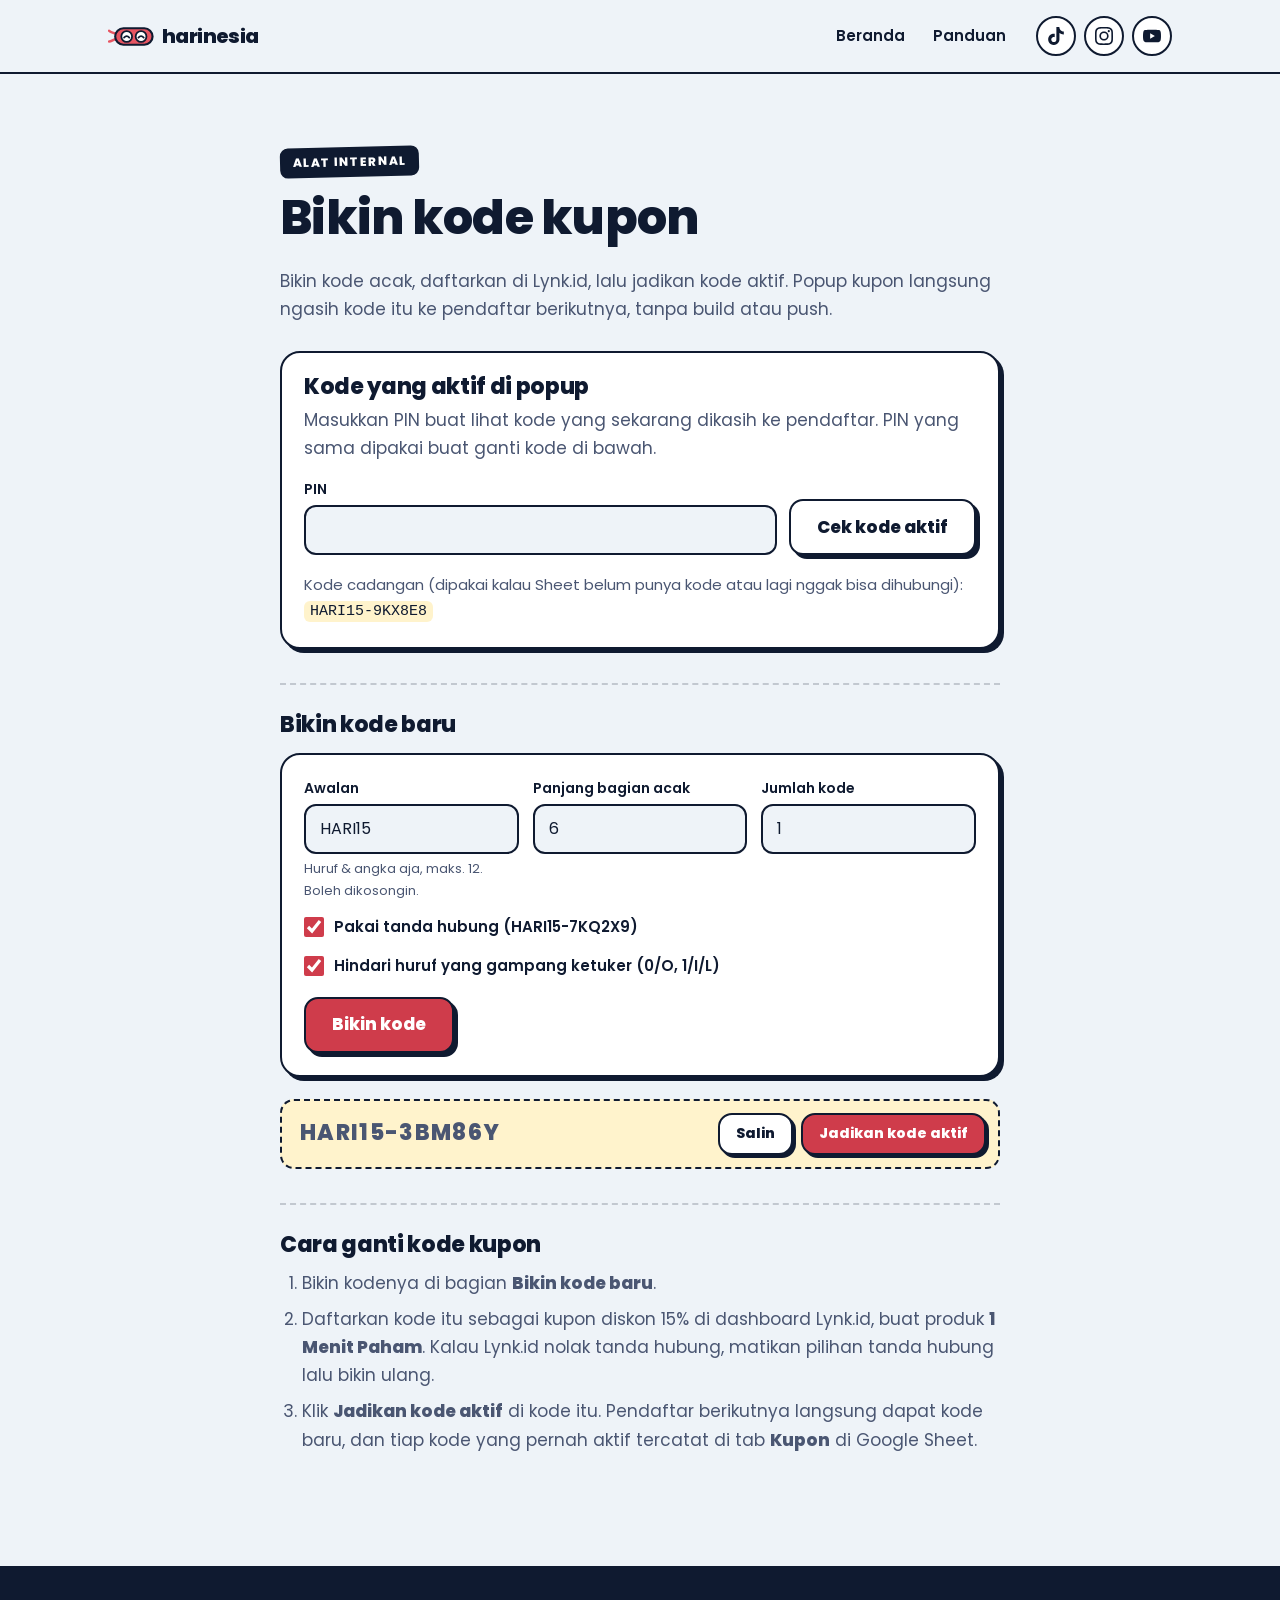
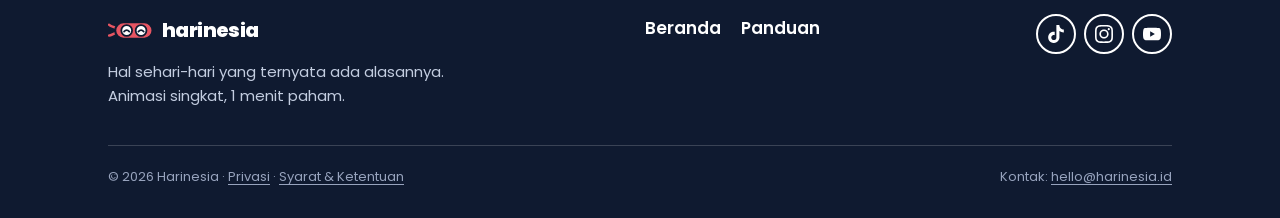
==== buat-kupon/index.html @ 30e39cd5 "Popup kupon 15% di Panduan + halaman ganti kode kupon - Popup kupon di /panduan/: muncul sekali sete" ====
<!doctype html>
<!-- File ini dibuat otomatis oleh build.js dari data/*.json. Edit JSON-nya, jangan file ini. -->
<html lang="id">
<head>
<meta charset="utf-8">
<meta name="viewport" content="width=device-width, initial-scale=1, viewport-fit=cover">
<title>Bikin kode kupon · Harinesia</title>
<meta name="description" content="Alat internal buat bikin kode kupon dan ganti kode yang aktif di popup.">
<meta name="robots" content="noindex, nofollow">
<meta name="theme-color" content="#e75562">
<meta property="og:type" content="website">
<meta property="og:locale" content="id_ID">
<meta property="og:site_name" content="Harinesia">
<meta property="og:title" content="Bikin kode kupon · Harinesia">
<meta property="og:description" content="Alat internal buat bikin kode kupon dan ganti kode yang aktif di popup.">
<meta property="og:image" content="https://harinesia.id/assets/img/og.jpg">
<meta name="twitter:card" content="summary_large_image">
<link rel="canonical" href="https://harinesia.id/buat-kupon/">
<link rel="icon" href="../favicon.svg" type="image/svg+xml">
<link rel="apple-touch-icon" href="../apple-touch-icon.png">
<link rel="preload" href="../assets/fonts/poppins-800.woff2" as="font" type="font/woff2" crossorigin>
<link rel="preload" href="../assets/fonts/poppins-400.woff2" as="font" type="font/woff2" crossorigin>
<link rel="stylesheet" href="../assets/css/style.css">
<script src="../assets/js/main.js" defer></script>
</head>
<body>

<svg width="0" height="0" style="position:absolute" aria-hidden="true" focusable="false">
  <symbol id="i-tiktok" viewBox="0 0 24 24"><path d="M12.525.02c1.31-.02 2.61-.01 3.91-.02.08 1.53.63 3.09 1.75 4.17 1.12 1.11 2.7 1.62 4.24 1.79v4.03c-1.44-.05-2.89-.35-4.2-.97-.57-.26-1.1-.59-1.62-.93-.01 2.92.01 5.84-.02 8.75-.08 1.4-.54 2.79-1.35 3.94-1.31 1.92-3.58 3.17-5.91 3.21-1.43.08-2.86-.31-4.08-1.03-2.02-1.19-3.44-3.37-3.65-5.71-.02-.5-.03-1-.01-1.49.18-1.9 1.12-3.72 2.58-4.96 1.66-1.44 3.98-2.13 6.15-1.72.02 1.48-.04 2.96-.04 4.44-.99-.32-2.15-.23-3.02.37-.63.41-1.11 1.04-1.36 1.75-.21.51-.15 1.07-.14 1.61.24 1.64 1.82 3.02 3.5 2.87 1.12-.01 2.19-.66 2.77-1.61.19-.33.4-.67.41-1.06.1-1.79.06-3.57.07-5.36.01-4.03-.01-8.05.02-12.07z"/></symbol>
  <symbol id="i-instagram" viewBox="0 0 24 24"><path d="M7.0301.084c-1.2768.0602-2.1487.264-2.911.5634-.7888.3075-1.4575.72-2.1228 1.3877-.6652.6677-1.075 1.3368-1.3802 2.127-.2954.7638-.4956 1.6365-.552 2.914-.0564 1.2775-.0689 1.6882-.0626 4.947.0062 3.2586.0206 3.6671.0825 4.9473.061 1.2765.264 2.1482.5635 2.9107.308.7889.72 1.4573 1.388 2.1228.6679.6655 1.3365 1.0743 2.1285 1.38.7632.295 1.6361.4961 2.9134.552 1.2773.056 1.6884.069 4.9462.0627 3.2578-.0062 3.668-.0207 4.9478-.0814 1.28-.0607 2.147-.2652 2.9098-.5633.7889-.3086 1.4578-.72 2.1228-1.3881.665-.6682 1.0745-1.3378 1.3795-2.1284.2957-.7632.4966-1.636.552-2.9124.056-1.2809.0692-1.6898.063-4.948-.0063-3.2583-.021-3.6668-.0817-4.9465-.0607-1.2797-.264-2.1487-.5633-2.9117-.3084-.7889-.72-1.4568-1.3876-2.1228C21.2982 1.33 20.628.9208 19.8378.6165 19.074.321 18.2017.1197 16.9244.0645 15.6471.0093 15.236-.005 11.977.0014 8.718.0076 8.31.0215 7.0301.0839m.1402 21.6932c-1.17-.0509-1.8053-.2453-2.2287-.408-.5606-.216-.96-.4771-1.3819-.895-.422-.4178-.6811-.8186-.9-1.378-.1644-.4234-.3624-1.058-.4171-2.228-.0595-1.2645-.072-1.6442-.079-4.848-.007-3.2037.0053-3.583.0607-4.848.05-1.169.2456-1.805.408-2.2282.216-.5613.4762-.96.895-1.3816.4188-.4217.8184-.6814 1.3783-.9003.423-.1651 1.0575-.3614 2.227-.4171 1.2655-.06 1.6447-.072 4.848-.079 3.2033-.007 3.5835.005 4.8495.0608 1.169.0508 1.8053.2445 2.228.408.5608.216.96.4754 1.3816.895.4217.4194.6816.8176.9005 1.3787.1653.4217.3617 1.056.4169 2.2263.0602 1.2655.0739 1.645.0796 4.848.0058 3.203-.0055 3.5834-.061 4.848-.051 1.17-.245 1.8055-.408 2.2294-.216.5604-.4763.96-.8954 1.3814-.419.4215-.8181.6811-1.3783.9-.4224.1649-1.0577.3617-2.2262.4174-1.2656.0595-1.6448.072-4.8493.079-3.2045.007-3.5825-.006-4.848-.0608M16.953 5.5864A1.44 1.44 0 1 0 18.39 4.144a1.44 1.44 0 0 0-1.437 1.4424M5.8385 12.012c.0067 3.4032 2.7706 6.1557 6.173 6.1493 3.4026-.0065 6.157-2.7701 6.1506-6.1733-.0065-3.4032-2.771-6.1565-6.174-6.1498-3.403.0067-6.156 2.771-6.1496 6.1738M8 12.0077a4 4 0 1 1 4.008 3.9921A3.9996 3.9996 0 0 1 8 12.0077"/></symbol>
  <symbol id="i-youtube" viewBox="0 0 24 24"><path d="M23.498 6.186a3.016 3.016 0 0 0-2.122-2.136C19.505 3.545 12 3.545 12 3.545s-7.505 0-9.377.505A3.017 3.017 0 0 0 .502 6.186C0 8.07 0 12 0 12s0 3.93.502 5.814a3.016 3.016 0 0 0 2.122 2.136c1.871.505 9.376.505 9.376.505s7.505 0 9.377-.505a3.015 3.015 0 0 0 2.122-2.136C24 15.93 24 12 24 12s0-3.93-.502-5.814zM9.545 15.568V8.432L15.818 12l-6.273 3.568z"/></symbol>
  <symbol id="i-play" viewBox="0 0 24 24"><path d="M7 4.5v15l12.5-7.5z"/></symbol>
  <symbol id="i-mask" viewBox="0 0 64 32">
    <path d="M12 13C7 10 4 11 1.5 8M12 19c-5 1-7 4-10.5 4" fill="none" stroke="#e75562" stroke-width="3.5" stroke-linecap="round"/>
    <rect x="10" y="4.5" width="52" height="23" rx="11.5" fill="#e75562" stroke="#0f1a30" stroke-width="3"/>
    <circle cx="26" cy="16" r="7.5" fill="#fff" stroke="#0f1a30" stroke-width="2.5"/>
    <circle cx="46" cy="16" r="7.5" fill="#fff" stroke="#0f1a30" stroke-width="2.5"/>
    <path d="M22.3 17.6q3.7-4.4 7.4 0M42.3 17.6q3.7-4.4 7.4 0" fill="none" stroke="#0f1a30" stroke-width="2.4" stroke-linecap="round"/>
  </symbol>
</svg>

<a class="skip" href="#isi-halaman">Langsung ke isi</a>

<header class="site-header">
  <div class="wrap header-inner">
    <a class="brand" href="../" aria-label="Harinesia, ke beranda">
      <svg class="brand-mark" aria-hidden="true"><use href="#i-mask"/></svg>
      <span class="brand-name">harinesia</span>
    </a>
    <nav class="nav" aria-label="Menu utama">
      <a href="../">Beranda</a>
      <a href="../panduan/">Panduan</a>
    </nav>
    <ul class="socials" aria-label="Harinesia di media sosial">
      <li><a href="https://www.tiktok.com/@harinesia" target="_blank" rel="noopener" aria-label="TikTok @harinesia"><svg aria-hidden="true"><use href="#i-tiktok"/></svg></a></li>
      <li><a href="https://www.instagram.com/harinesia.id/" target="_blank" rel="noopener" aria-label="Instagram @harinesia.id"><svg aria-hidden="true"><use href="#i-instagram"/></svg></a></li>
      <li><a href="https://www.youtube.com/@harinesia_id" target="_blank" rel="noopener" aria-label="YouTube @harinesia_id"><svg aria-hidden="true"><use href="#i-youtube"/></svg></a></li>
    </ul>
    
  </div>
</header>

<main id="isi-halaman" class="legal-page">
  <div class="wrap">
    <div class="legal alat-kupon" data-pembuat-kupon data-endpoint="https://script.google.com/macros/s/AKfycbx5lX2tldwbk72XpZH-A1gj-C7y82tQUD7_p6n5j5vvzyVKielRUFq6mnA5H8k0kUFAfA/exec" data-tersalin="Tersalin!" data-label-salin="Salin" data-label-aktifkan="Jadikan kode aktif" data-label-aktif="Aktif" data-label-sejak="Aktif sejak" data-konfirmasi="Kode %KODE% sudah didaftarkan di Lynk.id sebagai kupon diskon 15%?

Kalau belum, pendaftar bakal dapat kode yang ditolak pas checkout." data-sukses="Beres! Mulai sekarang popup ngasih kode %KODE% ke pendaftar baru." data-belum-ada="Sheet belum punya kode aktif, jadi popup masih pakai kode cadangan di bawah." data-loading="Bentar…" data-error-pin-kosong="Isi PIN dulu di bagian &quot;Kode yang aktif di popup&quot;." data-error-pin="PIN-nya salah." data-error-sibuk="Kebanyakan salah PIN. Tunggu 10 menit, terus coba lagi." data-error-belum-setel="PIN belum disetel di Apps Script. Ganti KUPON_PIN (minimal 8 karakter), lalu deploy versi baru." data-error-kode="Kodenya nggak valid. Pakai huruf, angka, dan tanda hubung aja." data-error-kirim="Gagal nyambung ke Google Sheet. Cek koneksi, atau pastikan Apps Script-nya sudah di-deploy versi terbaru.">
      <p class="tag tag--ink">Alat internal</p>
      <h1>Bikin kode kupon</h1>
      <p class="legal-intro">Bikin kode acak, daftarkan di Lynk.id, lalu jadikan kode aktif. Popup kupon langsung ngasih kode itu ke pendaftar berikutnya, tanpa build atau push.</p>

      <section class="alat-panel" aria-labelledby="judul-aktif">
        <h2 id="judul-aktif">Kode yang aktif di popup</h2>
        <p>Masukkan PIN buat lihat kode yang sekarang dikasih ke pendaftar. PIN yang sama dipakai buat ganti kode di bawah.</p>
        <form class="alat-pin" data-aktif-form>
          <label class="kupon-field">
            <span>PIN</span>
            <input name="pin" type="password" autocomplete="current-password" required>
          </label>
          <button class="btn btn--lg" type="submit">Cek kode aktif</button>
        </form>
        <p class="alat-status" role="status" data-aktif-status></p>
        <div class="kupon-tiket alat-aktif" data-aktif-tiket hidden>
          <code></code>
          <small></small>
        </div>
        <p class="alat-sekarang">Kode cadangan (dipakai kalau Sheet belum punya kode atau lagi nggak bisa dihubungi): <code>HARI15-9KX8E8</code></p>
      </section>

      <section class="legal-section" aria-labelledby="judul-bikin">
        <h2 id="judul-bikin">Bikin kode baru</h2>
        <form class="alat-form" data-pembuat-form>
          <label class="kupon-field">
            <span>Awalan</span>
            <input name="awalan" type="text" value="HARI15" maxlength="12" autocomplete="off" autocapitalize="characters" spellcheck="false" aria-describedby="bantu-awalan">
            <small id="bantu-awalan">Huruf &amp; angka aja, maks. 12. Boleh dikosongin.</small>
          </label>
          <label class="kupon-field">
            <span>Panjang bagian acak</span>
            <input name="panjang" type="number" value="6" min="4" max="12" inputmode="numeric">
          </label>
          <label class="kupon-field">
            <span>Jumlah kode</span>
            <input name="jumlah" type="number" value="1" min="1" max="20" inputmode="numeric">
          </label>
          <label class="alat-cek"><input name="pemisah" type="checkbox" checked> Pakai tanda hubung (HARI15-7KQ2X9)</label>
          <label class="alat-cek"><input name="mirip" type="checkbox" checked> Hindari huruf yang gampang ketuker (0/O, 1/I/L)</label>
          <button class="btn btn--buy btn--lg" type="submit">Bikin kode</button>
        </form>

        <ul class="alat-hasil" data-pembuat-hasil aria-live="polite"></ul>
        <p class="alat-status" role="status" data-hasil-status></p>
        <button class="btn btn--sm alat-salin-semua" type="button" data-pembuat-salin-semua hidden>Salin semua</button>
      </section>

      <section class="legal-section" aria-labelledby="judul-langkah">
        <h2 id="judul-langkah">Cara ganti kode kupon</h2>
        <ol class="alat-langkah">
          <li>Bikin kodenya di bagian <b>Bikin kode baru</b>.</li>
          <li>Daftarkan kode itu sebagai kupon diskon 15% di dashboard Lynk.id, buat produk <b>1 Menit Paham</b>. Kalau Lynk.id nolak tanda hubung, matikan pilihan tanda hubung lalu bikin ulang.</li>
          <li>Klik <b>Jadikan kode aktif</b> di kode itu. Pendaftar berikutnya langsung dapat kode baru, dan tiap kode yang pernah aktif tercatat di tab <b>Kupon</b> di Google Sheet.</li>
        </ol>
      </section>
    </div>
  </div>
</main>

<footer class="site-footer">
  <div class="wrap">
    <div class="footer-grid">
      <div>
        <a class="brand" href="../" aria-label="Harinesia, ke beranda">
          <svg class="brand-mark" aria-hidden="true"><use href="#i-mask"/></svg>
          <span class="brand-name">harinesia</span>
        </a>
        <p class="footer-tagline">Hal sehari-hari yang ternyata ada alasannya.<br>Animasi singkat, 1 menit paham.</p>
      </div>
      <nav class="footer-links" aria-label="Halaman">
        <a href="../">Beranda</a>
        <a href="../panduan/">Panduan</a>
      </nav>
      <ul class="socials" aria-label="Harinesia di media sosial">
        <li><a href="https://www.tiktok.com/@harinesia" target="_blank" rel="noopener" aria-label="TikTok @harinesia"><svg aria-hidden="true"><use href="#i-tiktok"/></svg></a></li>
        <li><a href="https://www.instagram.com/harinesia.id/" target="_blank" rel="noopener" aria-label="Instagram @harinesia.id"><svg aria-hidden="true"><use href="#i-instagram"/></svg></a></li>
        <li><a href="https://www.youtube.com/@harinesia_id" target="_blank" rel="noopener" aria-label="YouTube @harinesia_id"><svg aria-hidden="true"><use href="#i-youtube"/></svg></a></li>
      </ul>
    </div>
    <div class="footer-bottom">
      <span>© 2026 Harinesia · <a href="../privasi/">Privasi</a> · <a href="../syarat/">Syarat &amp; Ketentuan</a></span>
      <span>Kontak: <a href="mailto:hello@harinesia.id">hello@harinesia.id</a></span>
    </div>
  </div>
</footer>

</body>
</html>
---- assets/css/style.css ----
/* =========================================================
   Harinesia · gaya dasar
   Warna & bentuk diambil dari video Harinesia: garis navy tebal,
   teks kapital kuning, topeng merah, latar biru-putih.
   ========================================================= */

@font-face { font-family: "Poppins"; font-style: normal; font-weight: 400; font-display: swap; src: url("../fonts/poppins-400.woff2") format("woff2"); }
@font-face { font-family: "Poppins"; font-style: normal; font-weight: 600; font-display: swap; src: url("../fonts/poppins-600.woff2") format("woff2"); }
@font-face { font-family: "Poppins"; font-style: normal; font-weight: 800; font-display: swap; src: url("../fonts/poppins-800.woff2") format("woff2"); }

:root {
  --ink: #0f1a30;
  --ink-soft: #4a5672;
  --bg: #eef3f8;
  --paper: #ffffff;
  --yellow: #ffc83d;
  --yellow-soft: #fff3cc;
  --red: #e0163b;
  /* warna utama: merah topeng versi lembut */
  --accent: #cf3c4b;        /* tombol & label: teks putih di atasnya kontras 4,8:1 */
  --accent-hover: #b8323f;
  --accent-soft: #e75562;   /* merah topeng versi lembut: caption, hiasan, link di latar gelap */
  --accent-deep: #a3303c;
  --accent-tint: #fde8ea;
  --accent-tint-2: #f9cdd1;
  --pink: #ffd0d9;
  --sky: #d8ecff;
  --mint: #d3f5e1;
  --green: #12924c;
  --night: #0b1324;
  --night-2: #15213b;
  --night-text: #c3cde0;

  --bw: 2.5px;
  --radius: 20px;
  --radius-sm: 12px;
  --shadow: 4px 4px 0 var(--ink);
  --shadow-lg: 7px 7px 0 var(--ink);
  --wrap: 1120px;
  --gutter: 16px;
  --header-h: 64px;

  --font: "Poppins", ui-sans-serif, system-ui, -apple-system, "Segoe UI", Roboto, sans-serif;
  color-scheme: light;
}

@media (min-width: 768px) {
  :root { --gutter: 28px; --header-h: 72px; }
}

/* ---------- reset ---------- */
*, *::before, *::after { box-sizing: border-box; }
html { -webkit-text-size-adjust: 100%; scroll-padding-top: calc(var(--header-h) + 12px); }
@media (prefers-reduced-motion: no-preference) { html { scroll-behavior: smooth; } }
body {
  margin: 0;
  font-family: var(--font);
  font-size: 1rem;
  line-height: 1.65;
  color: var(--ink);
  background: var(--bg);
  -webkit-font-smoothing: antialiased;
  text-rendering: optimizeLegibility;
}
img, svg { display: block; max-width: 100%; }
img { height: auto; }
h1, h2, h3 { margin: 0; font-weight: 800; line-height: 1.12; letter-spacing: -0.015em; text-wrap: balance; }
p { margin: 0; }
p + p { margin-top: 0.9em; }
ul, ol { margin: 0; padding: 0; list-style: none; }
a { color: inherit; }
b, strong { font-weight: 800; }
s { text-decoration-thickness: 2px; }
:focus-visible { outline: 3px solid var(--accent); outline-offset: 3px; border-radius: 6px; }

.wrap { width: 100%; max-width: var(--wrap); margin-inline: auto; padding-inline: var(--gutter); }
.visually-hidden { position: absolute !important; width: 1px; height: 1px; overflow: hidden; clip: rect(0 0 0 0); white-space: nowrap; }

.skip {
  position: absolute; left: 12px; top: -60px; z-index: 100;
  background: var(--accent); color: #fff; border: var(--bw) solid var(--ink); border-radius: 10px;
  padding: 8px 14px; font-weight: 800; text-decoration: none;
}
.skip:focus { top: 12px; }

/* ---------- placeholder (mode review) ---------- */
.show-ph .ph {
  background: var(--yellow-soft);
  color: var(--ink);
  outline: 1.5px dashed #b07d00;
  outline-offset: 1px;
  border-radius: 4px;
  padding: 0 0.2em;
  -webkit-box-decoration-break: clone;
  box-decoration-break: clone;
}

.section--night :focus-visible, .site-footer :focus-visible { outline-color: #fff; }

/* ---------- komponen kecil ---------- */
.tag {
  display: inline-block;
  font-size: 0.75rem; font-weight: 800; line-height: 1.2;
  letter-spacing: 0.08em; text-transform: uppercase;
  padding: 6px 11px;
  background: var(--accent); color: #fff;
  border: 2px solid var(--ink); border-radius: 8px;
  transform: rotate(-1.5deg);
}
.tag--ink { background: var(--ink); color: #fff; }
.tag--paper { background: var(--paper); color: var(--ink); }

/* teks kuning bergaris navy, seperti caption di video */
.cap {
  color: var(--accent-soft);
  text-shadow:
    -2px -2px 0 var(--ink), 0 -2px 0 var(--ink), 2px -2px 0 var(--ink),
    -2px 0 0 var(--ink), 2px 0 0 var(--ink),
    -2px 2px 0 var(--ink), 0 2px 0 var(--ink), 2px 2px 0 var(--ink),
    0 5px 0 var(--ink);
  white-space: nowrap;
  display: inline-block;
}

.btn {
  --btn-bg: var(--paper);
  display: inline-flex; align-items: center; justify-content: center; gap: 10px;
  min-height: 48px; padding: 12px 22px;
  font: 800 1rem/1.2 var(--font); text-align: center; text-decoration: none;
  color: var(--ink); background: var(--btn-bg);
  border: var(--bw) solid var(--ink); border-radius: 14px;
  box-shadow: var(--shadow);
  cursor: pointer;
  transition: transform 0.12s ease, box-shadow 0.12s ease, background-color 0.12s ease;
  -webkit-tap-highlight-color: transparent;
}
.btn:active { transform: translate(3px, 3px); box-shadow: 1px 1px 0 var(--ink); }
.btn svg { width: 20px; height: 20px; flex: none; fill: currentColor; }
.btn--buy { --btn-bg: var(--accent); color: #fff; }
.btn--lg { min-height: 56px; padding: 14px 26px; font-size: 1.0625rem; }
.btn--sm { min-height: 42px; padding: 8px 16px; font-size: 0.875rem; box-shadow: 3px 3px 0 var(--ink); }
.btn--block { width: 100%; }

/* ---------- header ---------- */
.site-header {
  position: sticky; top: 0; z-index: 50;
  background: var(--bg);
  border-bottom: var(--bw) solid var(--ink);
}
.header-inner { display: flex; align-items: center; gap: 12px; height: var(--header-h); }
.brand { display: inline-flex; align-items: center; gap: 8px; text-decoration: none; margin-right: auto; }
.brand-mark { width: 46px; height: 23px; }
.brand-name { font-weight: 800; font-size: 1.25rem; letter-spacing: -0.03em; }
.nav { display: none; gap: 4px; }
.nav a {
  padding: 8px 12px; border-radius: 10px;
  font-size: 0.9375rem; font-weight: 600; text-decoration: none;
}
.nav a[aria-current="page"] { background: var(--paper); box-shadow: inset 0 0 0 2px var(--ink); }
.header-buy { display: none; }

.socials { display: flex; gap: 8px; }
.socials a {
  display: grid; place-items: center;
  width: 40px; height: 40px;
  background: var(--paper); border: 2px solid var(--ink); border-radius: 50%;
  transition: background-color 0.12s ease, transform 0.12s ease;
}
.socials svg { width: 18px; height: 18px; fill: var(--ink); }

@media (min-width: 640px) { .header-buy { display: inline-flex; } }
@media (min-width: 1024px) { .nav { display: flex; } .header-inner { gap: 18px; } }

/* ---------- section umum ---------- */
.section { padding-block: 64px; }
.section--tight { padding-block: 48px; }
.section--night { background: var(--night); color: #fff; }
.section--night .lead, .section--night p:not(.tag) { color: var(--night-text); }
.section--accent { background: var(--accent-tint); border-block: var(--bw) solid var(--ink); }
.section--paper { background: var(--paper); border-block: var(--bw) solid var(--ink); }
.section-head { max-width: 700px; margin-bottom: 32px; }
.section-head--center { margin-inline: auto; text-align: center; }
.section-head .tag { margin-bottom: 14px; }
.section-head h2, .h2 { font-size: clamp(1.75rem, 6vw, 2.75rem); }
.section-head .lead { margin-top: 14px; }
.lead { font-size: 1.0625rem; color: var(--ink-soft); }
.note { margin-top: 20px; font-size: 0.8125rem; color: var(--ink-soft); }
.section--night .note { color: #8f9bb5; }

@media (min-width: 768px) {
  body { font-size: 1.0625rem; }
  .section { padding-block: 96px; }
  .section--tight { padding-block: 64px; }
  .section-head { margin-bottom: 44px; }
  .lead { font-size: 1.1875rem; }
}

/* ---------- hero ---------- */
.hero {
  position: relative; overflow: hidden;
  padding: 36px 0 64px;
  background-image: radial-gradient(rgba(15, 26, 48, 0.09) 1.3px, transparent 1.4px);
  background-size: 22px 22px;
}
.hero-grid { display: grid; gap: 44px; align-items: center; }
.hero-copy .tag { margin-bottom: 18px; }
.hero h1 { font-size: clamp(2.1rem, 9vw, 3.75rem); line-height: 1.1; }
.hero h1 .cap { display: inline-block; margin-block: 2px 6px; }
.hero .lead { margin-top: 18px; max-width: 34em; }

.price-row { display: flex; flex-wrap: wrap; align-items: baseline; gap: 6px 12px; margin-top: 24px; }
.price { font-size: 2rem; font-weight: 800; line-height: 1; letter-spacing: -0.02em; }
.price-old { font-weight: 600; color: var(--ink-soft); }
.price-note { flex-basis: 100%; font-size: 0.875rem; font-weight: 600; color: var(--ink-soft); }

.cta-row { display: grid; gap: 12px; margin-top: 22px; }
.hero-stats { display: flex; flex-wrap: wrap; gap: 8px; margin-top: 24px; font-size: 0.875rem; }
.hero-stats li {
  padding: 6px 12px; background: var(--paper);
  border: 2px solid var(--ink); border-radius: 999px;
}

@media (min-width: 560px) {
  .cta-row { display: flex; flex-wrap: wrap; }
}
@media (min-width: 960px) {
  .hero { padding: 64px 0 96px; }
  .hero-grid { grid-template-columns: 1.3fr 0.7fr; gap: 48px; }
  .hero h1 { font-size: clamp(2.6rem, 4.4vw, 3.4rem); }
}

/* ilustrasi hero: HP + maskot + stiker */
.hero-art { position: relative; width: min(100%, 310px); margin-inline: auto; padding: 18px 36px 40px 18px; }
.phone {
  position: relative; aspect-ratio: 9 / 16; overflow: hidden;
  background: var(--night);
  border: 3px solid var(--ink); border-radius: 34px;
  box-shadow: 9px 9px 0 var(--ink);
  transform: rotate(2.5deg);
}
.phone::after {
  content: ""; position: absolute; top: 12px; left: 50%; width: 62px; height: 18px;
  transform: translateX(-50%); background: var(--ink); border-radius: 999px;
}
.phone img { width: 100%; height: 100%; object-fit: cover; }
.sticker {
  position: absolute; z-index: 2; white-space: nowrap;
  font-size: 0.8125rem; font-weight: 800; letter-spacing: 0.06em; text-transform: uppercase;
  padding: 8px 12px; background: var(--paper);
  border: var(--bw) solid var(--ink); border-radius: 10px; box-shadow: var(--shadow);
}
.sticker--time { top: 46%; left: -4px; transform: rotate(-7deg); background: var(--accent); color: #fff; }
.hero-mascot { position: absolute; z-index: 3; right: -4px; bottom: 0; width: 132px; }
.hero-mascot .mascot { width: 132px; height: 122px; }
.bubble {
  position: absolute; right: 70%; top: -34px; white-space: nowrap;
  font-weight: 800; font-size: 0.9375rem;
  padding: 8px 14px; background: var(--paper);
  border: var(--bw) solid var(--ink); border-radius: 16px; box-shadow: var(--shadow);
}
.bubble::after {
  content: ""; position: absolute; right: 14px; bottom: -9px; width: 14px; height: 14px;
  background: var(--paper); border-right: var(--bw) solid var(--ink); border-bottom: var(--bw) solid var(--ink);
  transform: rotate(45deg);
}

.confetti { position: absolute; z-index: 1; width: 14px; height: 9px; border-radius: 2px; }
.c1 { top: 4%; left: 10%; background: var(--accent-soft); transform: rotate(20deg); }
.c2 { top: 2%; right: 18%; background: #2aa7ff; transform: rotate(-25deg); }
.c3 { top: 40%; right: 2%; background: var(--yellow); transform: rotate(40deg); border: 1.5px solid var(--ink); }
.c4 { top: 62%; left: 0; background: #18b85a; transform: rotate(-15deg); }
.c5 { bottom: 6%; left: 22%; background: #2aa7ff; transform: rotate(60deg); }
.c6 { top: 28%; left: 2%; background: var(--pink); transform: rotate(10deg); border: 1.5px solid var(--ink); }

@media (prefers-reduced-motion: no-preference) {
  .hero-mascot { animation: bob 3.2s ease-in-out infinite; }
  @keyframes bob { 50% { transform: translateY(-8px) rotate(-2deg); } }
}

@media (min-width: 960px) {
  .hero-art { width: min(100%, 380px); }
  .hero-mascot { width: 150px; }
  .hero-mascot .mascot { width: 150px; height: 139px; }
}

/* ---------- tebak dulu ---------- */
.quiz { display: grid; gap: 16px; }
.q {
  background: var(--paper);
  border: var(--bw) solid var(--ink); border-radius: var(--radius);
  box-shadow: var(--shadow);
}
.q summary {
  display: grid; grid-template-rows: auto auto 1fr; align-items: start; gap: 14px; padding: 22px;
  cursor: pointer; list-style: none;
}
.q summary::-webkit-details-marker { display: none; }
.q-emoji { justify-self: start; font-size: 2rem; line-height: 1; }
.q-text { font-size: 1.1875rem; font-weight: 800; line-height: 1.3; }
.q-cta {
  justify-self: start; align-self: end; display: inline-flex; align-items: center; gap: 8px;
  font-size: 0.875rem; font-weight: 800;
  padding: 8px 14px; border: 2px solid var(--ink); border-radius: 999px; background: var(--accent); color: #fff;
}
.q-cta::after { content: "+"; font-size: 1.1rem; line-height: 1; }
.q-cta-tutup { display: none; }
.q[open]:not(.is-closing) .q-cta { background: var(--paper); color: var(--ink); }
.q[open]:not(.is-closing) .q-cta::after { content: "–"; }
.q[open]:not(.is-closing) .q-cta-label { display: none; }
.q[open]:not(.is-closing) .q-cta-tutup { display: inline; }
.q-answer { padding: 0 22px 22px; }
.q-answer .tag { margin-bottom: 10px; }
@media (min-width: 860px) {
  .quiz { grid-template-columns: repeat(3, 1fr); align-items: start; }
}

/* ---------- deretan video ---------- */
.reel {
  display: grid; grid-auto-flow: column; grid-auto-columns: min(60%, 240px); gap: 14px;
  overflow-x: auto; overscroll-behavior-x: contain; scroll-snap-type: x mandatory;
  margin-inline: calc(var(--gutter) * -1); padding: 4px var(--gutter) 18px;
  scroll-padding-inline: var(--gutter);
  scrollbar-width: thin; scrollbar-color: var(--accent) transparent;
}
.reel > li { scroll-snap-align: start; }
.video-grid { display: grid; grid-template-columns: repeat(2, 1fr); gap: 14px; }
.vid { display: block; text-decoration: none; color: inherit; }
.vid-thumb {
  position: relative; display: block; aspect-ratio: 9 / 16; overflow: hidden;
  background: var(--night-2);
  border: var(--bw) solid var(--ink); border-radius: 18px;
  box-shadow: 4px 4px 0 var(--accent-soft);
  transition: transform 0.15s ease, box-shadow 0.15s ease;
}
.section:not(.section--night) .vid-thumb { box-shadow: var(--shadow); }
.vid-thumb img { width: 100%; height: 100%; object-fit: cover; }
.vid-play {
  position: absolute; left: 50%; top: 50%; translate: -50% -50%;
  display: grid; place-items: center; width: 52px; height: 52px;
  background: rgba(15, 26, 48, 0.72); border: 2px solid #fff; border-radius: 50%;
  opacity: 0.92; transition: transform 0.15s ease;
}
.vid-play svg { width: 22px; height: 22px; fill: #fff; margin-left: 3px; }
.vid-views {
  position: absolute; left: 10px; bottom: 10px;
  font-size: 0.75rem; font-weight: 800; padding: 3px 9px;
  background: var(--accent); color: #fff; border: 2px solid var(--ink); border-radius: 999px;
}
.vid-title {
  display: -webkit-box; -webkit-box-orient: vertical; -webkit-line-clamp: 3; overflow: hidden;
  margin-top: 12px; font-size: 0.9375rem; font-weight: 600; line-height: 1.4;
}
.reel-more { display: flex; flex-wrap: wrap; gap: 12px; margin-top: 28px; }

@media (min-width: 720px) { .video-grid { grid-template-columns: repeat(3, 1fr); gap: 22px; } }
@media (min-width: 1024px) {
  .reel { grid-auto-flow: row; grid-template-columns: repeat(4, 1fr); gap: 26px 22px; overflow: visible; margin-inline: 0; padding-inline: 0; }
}

/* ---------- resep 60 detik ---------- */
.beats-bar {
  position: relative; display: flex; height: 58px; overflow: hidden;
  border: var(--bw) solid var(--ink); border-radius: 14px; box-shadow: var(--shadow);
  background: var(--paper);
}
.beats-bar span {
  display: grid; place-items: center; min-width: 0;
  font-size: 0.75rem; font-weight: 800; white-space: nowrap;
  border-right: var(--bw) solid var(--ink);
}
.beats-bar span:last-of-type { border-right: 0; }
.beats-scale { display: flex; justify-content: space-between; margin-top: 8px; font-size: 0.75rem; font-weight: 600; color: var(--ink-soft); }
.beats { display: grid; gap: 14px; margin-top: 28px; counter-reset: beat; }
.beat {
  position: relative; padding: 18px 18px 18px 20px;
  background: var(--paper); border: var(--bw) solid var(--ink); border-radius: var(--radius-sm);
  border-left-width: 10px; border-left-color: var(--beat);
}
.beat-time { font-size: 0.75rem; font-weight: 800; letter-spacing: 0.06em; text-transform: uppercase; color: var(--ink-soft); }
.beat h3 { margin-top: 2px; font-size: 1.1875rem; }
.beat p { margin-top: 6px; font-size: 0.9375rem; }
.beat q {
  display: block; margin-top: 10px; padding: 8px 12px;
  font-size: 0.875rem; font-weight: 600; quotes: "“" "”";
  background: var(--bg); border-radius: 10px;
}
.b1 { --beat: var(--yellow); }
.b2 { --beat: #ff9fb1; }
.b3 { --beat: #8ccaff; }
.b4 { --beat: var(--accent); }
.b5 { --beat: #6fdc9d; }
.beats-bar span { background: var(--beat); }
.beats-bar .b4 { color: #fff; }
@media (min-width: 900px) {
  .beats { grid-template-columns: repeat(5, 1fr); }
  .beats-bar span { font-size: 0.8125rem; }
}

/* ---------- isi paket ---------- */
.cards { display: grid; gap: 20px; }
.card {
  display: flex; flex-direction: column; overflow: hidden;
  background: var(--paper); border: var(--bw) solid var(--ink); border-radius: var(--radius);
  box-shadow: var(--shadow-lg);
}
.card-art {
  display: grid; place-items: center; height: 104px;
  border-bottom: var(--bw) solid var(--ink);
}
.card-art svg { width: 88px; height: 88px; }
.card-body { display: flex; flex-direction: column; gap: 10px; flex: 1; padding: 22px; }
.card-body .tag { align-self: flex-start; }
.card-body h3 { font-size: 1.375rem; }
.card-meta {
  margin-top: auto; padding-top: 12px; border-top: 2px dashed rgba(15, 26, 48, 0.25);
  font-size: 0.875rem; font-weight: 600; color: var(--ink-soft);
}
.bg-accent { background: var(--accent-tint-2); }
.bg-sky { background: var(--sky); }
.bg-pink { background: var(--pink); }
.bg-mint { background: var(--mint); }
@media (min-width: 860px) { .cards { grid-template-columns: repeat(3, 1fr); gap: 24px; } .card-art { height: 128px; } }

/* ---------- kurikulum ---------- */
.draft-note { margin-bottom: 24px; font-size: 0.875rem; font-weight: 600; }
.modules { display: grid; gap: 0; border-top: var(--bw) solid var(--ink); }
.module {
  display: grid; grid-template-columns: 52px 1fr; gap: 4px 16px;
  padding: 22px 0; border-bottom: var(--bw) solid var(--ink);
}
.module-num {
  grid-row: span 3; align-self: start; display: grid; place-items: center;
  width: 48px; height: 48px; font-weight: 800; font-size: 1.125rem;
  background: var(--accent); color: #fff; border: var(--bw) solid var(--ink); border-radius: 50%;
}
.module:nth-child(3n+2) .module-num { background: var(--sky); color: var(--ink); }
.module:nth-child(3n) .module-num { background: var(--mint); color: var(--ink); }
.module h3 { font-size: 1.25rem; align-self: center; }
.module p { font-size: 0.9375rem; color: var(--ink-soft); }
.module-meta { font-size: 0.8125rem; font-weight: 800; }
@media (min-width: 900px) {
  .modules { grid-template-columns: 1fr 1fr; column-gap: 48px; border-top: 0; }
  .module { border-top: var(--bw) solid var(--ink); border-bottom: 0; }
  .module:nth-last-child(-n+2) { border-bottom: var(--bw) solid var(--ink); }
  .module:last-child:nth-child(odd) { grid-column: 1; }
}

/* ---------- buat siapa ---------- */
.fit { display: grid; gap: 20px; }
.fit-col {
  padding: 24px; background: var(--paper);
  border: var(--bw) solid var(--ink); border-radius: var(--radius); box-shadow: var(--shadow);
}
.fit-col h3 { font-size: 1.25rem; margin-bottom: 16px; }
.ticks li { position: relative; padding-left: 36px; }
.ticks li + li { margin-top: 12px; }
.ticks li::before {
  content: ""; position: absolute; left: 0; top: 0.1em; width: 24px; height: 24px;
  border: 2px solid var(--ink); border-radius: 50%;
  background: var(--mint) url("data:image/svg+xml,%3Csvg xmlns='http://www.w3.org/2000/svg' viewBox='0 0 24 24'%3E%3Cpath d='M6 12.5l4 4 8-9' fill='none' stroke='%230f1a30' stroke-width='3' stroke-linecap='round' stroke-linejoin='round'/%3E%3C/svg%3E") center / 16px no-repeat;
}
.ticks--no li::before {
  background: var(--pink) url("data:image/svg+xml,%3Csvg xmlns='http://www.w3.org/2000/svg' viewBox='0 0 24 24'%3E%3Cpath d='M7 7l10 10M17 7L7 17' fill='none' stroke='%230f1a30' stroke-width='3' stroke-linecap='round'/%3E%3C/svg%3E") center / 14px no-repeat;
}
.ticks--need li::before {
  background: var(--accent-tint-2) url("data:image/svg+xml,%3Csvg xmlns='http://www.w3.org/2000/svg' viewBox='0 0 24 24'%3E%3Ccircle cx='12' cy='12' r='3.2' fill='%230f1a30'/%3E%3C/svg%3E") center / 18px no-repeat;
}
@media (min-width: 900px) { .fit { grid-template-columns: repeat(3, 1fr); } }

/* ---------- tentang ---------- */
.about {
  display: grid; gap: 24px; padding: 26px;
  background: var(--paper); border: var(--bw) solid var(--ink); border-radius: 26px; box-shadow: var(--shadow-lg);
}
.about-avatar {
  display: grid; place-items: center; overflow: hidden;
  width: 112px; height: 112px; border-radius: 50%; background: #e6eff6;
  border: 3px solid var(--ink); box-shadow: 4px 4px 0 var(--accent-soft);
}
.about-avatar .mascot { width: 86%; height: auto; margin-top: 6%; }
.about h2 { font-size: clamp(1.6rem, 5vw, 2.25rem); margin-bottom: 14px; }
.chips { display: flex; flex-wrap: wrap; gap: 8px; margin-top: 20px; }
.chips li { padding: 6px 12px; font-size: 0.875rem; background: var(--bg); border: 2px solid var(--ink); border-radius: 999px; }
.social-btns { display: flex; flex-wrap: wrap; gap: 10px; margin-top: 22px; }
.social-btns .btn svg { fill: currentColor; }
@media (min-width: 820px) {
  .about { grid-template-columns: 160px 1fr; gap: 36px; padding: 40px; }
  .about-avatar { width: 160px; height: 160px; }
}

/* ---------- harga ---------- */
.pricing { position: relative; max-width: 560px; margin: 58px auto 0; }
.price-card {
  position: relative; padding: 34px 24px 26px;
  background: var(--paper); border: 3px solid var(--ink); border-radius: 28px; box-shadow: 9px 9px 0 var(--ink);
}
.price-card > .tag { position: absolute; top: -16px; left: 22px; max-width: calc(100% - 150px); }
.price-card-name { font-size: 1.25rem; }
.price-card .price { display: block; margin-top: 14px; font-size: clamp(2.5rem, 11vw, 3.25rem); }
.price-card .price-old { display: inline-block; margin-top: 8px; }
.price-card .price-note { display: block; margin-top: 12px; }
.price-card .ticks { margin-block: 24px; padding-block: 22px; border-block: 2px dashed rgba(15, 26, 48, 0.25); }
.fine { margin-top: 16px; font-size: 0.8125rem; color: var(--ink-soft); text-align: center; }
.pricing .mascot-peek { position: absolute; z-index: 2; top: -52px; right: 18px; width: 96px; height: 89px; }
@media (min-width: 768px) { .price-card { padding: 42px 40px 34px; } }

/* ---------- faq ---------- */
.faq { max-width: 820px; margin-inline: auto; display: grid; gap: 12px; }
.faq details {
  background: var(--paper); border: var(--bw) solid var(--ink); border-radius: 16px;
  transition: box-shadow 0.25s ease;
}
.faq details[open]:not(.is-closing) { box-shadow: var(--shadow); }
.faq summary {
  display: flex; align-items: center; justify-content: space-between; gap: 16px;
  margin: 6px; padding: 12px 14px; border-radius: 11px;
  font-weight: 800; font-size: 1.0625rem; line-height: 1.35;
  cursor: pointer; list-style: none;
}
.faq summary::-webkit-details-marker { display: none; }
.faq summary::after {
  content: "+"; flex: none; display: grid; place-items: center;
  width: 30px; height: 30px; font-size: 1.25rem; line-height: 1;
  border: 2px solid var(--ink); border-radius: 50%; background: var(--accent); color: #fff;
  transition: transform 0.2s ease;
}
.faq details[open]:not(.is-closing) summary::after { transform: rotate(45deg); }
.faq .faq-a { padding: 4px 20px 20px; color: var(--ink-soft); }

/* ---------- penutup ---------- */
.closing { text-align: center; }
.closing .mascot { width: 140px; height: 130px; margin: 0 auto 24px; }
.closing h2 { max-width: 15em; margin-inline: auto; font-size: clamp(1.9rem, 7vw, 3.25rem); }
.closing .lead { max-width: 34em; margin: 18px auto 0; }
.closing .cta-row { justify-content: center; margin-top: 30px; }
.closing .price-line { margin-top: 14px; font-weight: 600; color: var(--night-text); }

/* ---------- promo panduan (home) ---------- */
.promo {
  display: grid; gap: 28px; align-items: center; padding: 28px;
  background: var(--paper); border: 3px solid var(--ink); border-radius: 28px; box-shadow: 9px 9px 0 var(--ink);
}
.promo h2 { font-size: clamp(1.75rem, 6vw, 2.6rem); margin-top: 14px; }
.promo .lead { margin-top: 14px; }
.promo .ticks { margin-top: 20px; }
.promo .cta-row { margin-top: 26px; }
.promo-art { display: flex; justify-content: center; gap: 0; padding-bottom: 30px; }
.promo-art .vid-thumb { width: 44%; max-width: 190px; }
.promo-art .vid-thumb:first-child { transform: rotate(-6deg) translateX(12px); }
.promo-art .vid-thumb:last-child { transform: rotate(5deg) translate(-12px, 18px); z-index: 1; }
@media (min-width: 900px) { .promo { grid-template-columns: 1.2fr 0.8fr; padding: 48px; gap: 40px; } }

/* home hero: ukuran kartu & maskot ikut lebar area gambar (cqw), jadi komposisinya
   sama di HP, tablet, dan desktop tanpa ada yang kepotong di pinggir layar */
.hero-art.home-art {
  position: relative; display: grid; place-items: center;
  width: min(100%, 460px); aspect-ratio: 1 / 0.98; padding: 0;
  container-type: inline-size;
}
.hero .vid-thumb { box-shadow: var(--shadow); }
.home-art .mascot { position: relative; z-index: 2; width: 58cqw; height: 53.8cqw; margin-top: 6cqw; }
.home-art .bubble { z-index: 3; right: auto; left: 52%; top: 2cqw; }
.home-art .bubble::after { right: auto; left: 18px; }
.home-art .c2 { display: none; } /* posisinya pas di belakang gelembung */
.home-art .vid-thumb { position: absolute; z-index: 1; width: 45cqw; }
.home-art .confetti { z-index: 0; } /* di belakang thumbnail, biar nggak nutup judulnya */
.home-art .ht-1 { left: 3cqw; bottom: 2cqw; transform: rotate(-9deg); }
.home-art .ht-2 { right: 3cqw; bottom: 6cqw; transform: rotate(8deg); }
@media (min-width: 960px) {
  .hero--home .hero-grid { grid-template-columns: 1.1fr 0.9fr; }
}

.ask { display: grid; gap: 22px; align-items: center; }
.ask h2 { font-size: clamp(1.75rem, 6vw, 2.5rem); }
.ask .lead { margin-top: 12px; color: var(--ink); }
@media (min-width: 860px) { .ask { grid-template-columns: 1fr auto; } }

/* ---------- footer ---------- */
.site-footer { background: var(--ink); color: #fff; padding: 48px 0 32px; }
.footer-grid { display: grid; gap: 28px; }
.site-footer .brand-name { color: #fff; }
.footer-tagline { margin-top: 10px; color: var(--night-text); font-size: 0.9375rem; }
.footer-links { display: flex; flex-wrap: wrap; gap: 8px 20px; font-weight: 600; }
.footer-links a { text-decoration: none; }
.site-footer .socials a { background: transparent; border-color: #fff; }
.site-footer .socials svg { fill: #fff; }
.footer-bottom a { color: inherit; text-underline-offset: 3px; }
.footer-bottom {
  display: flex; flex-wrap: wrap; justify-content: space-between; gap: 8px 24px;
  margin-top: 36px; padding-top: 20px; border-top: 1px solid rgba(255, 255, 255, 0.18);
  font-size: 0.8125rem; color: #97a3bd;
}
@media (min-width: 860px) { .footer-grid { grid-template-columns: 1.4fr 1fr auto; align-items: start; } }

/* ---------- bar beli (HP) & toast ---------- */
.buybar {
  position: fixed; z-index: 60; left: 0; right: 0; bottom: 0;
  display: flex; align-items: center; justify-content: space-between; gap: 12px;
  padding: 10px var(--gutter) calc(10px + env(safe-area-inset-bottom));
  background: var(--paper); border-top: var(--bw) solid var(--ink);
  transform: translateY(120%); visibility: hidden;
  transition: transform 0.25s ease, visibility 0s linear 0.25s;
}
.buybar.is-on { transform: none; visibility: visible; transition: transform 0.25s ease; }
.buybar-info { display: grid; min-width: 0; line-height: 1.25; }
.buybar-name { font-size: 0.75rem; font-weight: 600; color: var(--ink-soft); white-space: nowrap; overflow: hidden; text-overflow: ellipsis; }
.buybar-price { font-size: 1.0625rem; font-weight: 800; }
.buybar .btn { flex: none; min-height: 44px; padding: 8px 14px; font-size: 0.875rem; box-shadow: 3px 3px 0 var(--ink); }
@media (min-width: 900px) { .buybar { display: none; } }

.toast {
  position: fixed; z-index: 70; left: 50%; bottom: calc(84px + env(safe-area-inset-bottom));
  width: max-content; max-width: calc(100% - 32px);
  padding: 12px 18px; font-size: 0.9375rem; font-weight: 600; text-align: center;
  color: #fff; background: var(--ink); border: 2px solid var(--accent-soft); border-radius: 14px;
  box-shadow: 4px 4px 0 var(--accent-soft);
  transform: translate(-50%, 20px); opacity: 0; pointer-events: none;
  transition: opacity 0.2s ease, transform 0.2s ease;
}
.toast.is-on { opacity: 1; transform: translate(-50%, 0); }

/* ---------- popup kupon (panduan) ---------- */
.kupon {
  width: min(100% - 32px, 440px); max-width: none; max-height: none; padding: 0; overflow: visible;
  color: var(--ink); background: var(--paper);
  border: var(--bw) solid var(--ink); border-radius: 24px; box-shadow: 8px 8px 0 var(--ink);
}
.kupon::backdrop { background: rgba(11, 19, 36, 0.62); }
html:has(.kupon[open]) { overflow: hidden; }
/* maskot ngintip di atas kartu */
.kupon > .mascot { position: absolute; z-index: 1; left: 50%; top: -52px; width: 90px; height: 84px; translate: -50% 0; }
.kupon-langkah {
  max-height: calc(100vh - 120px); max-height: calc(100dvh - 120px); overflow-y: auto; /* sisa ruang buat maskot di atas */
  padding: 40px 22px 22px; border-radius: 22px; outline: none;
}
.kupon h2 { margin-top: 12px; font-size: 1.5rem; line-height: 1.2; }
.kupon h2 .cap { display: inline; white-space: normal; }
.kupon-lead { margin-top: 8px; font-size: 0.9375rem; color: var(--ink-soft); }
.kupon-form { display: grid; gap: 12px; margin-top: 18px; }
.kupon-field { display: grid; gap: 4px; font-size: 0.875rem; font-weight: 600; }
.kupon-field input {
  width: 100%; min-height: 50px; padding: 12px 14px;
  font: 400 1rem/1.3 var(--font); color: var(--ink); background: var(--bg);
  border: 2px solid var(--ink); border-radius: 12px;
}
.kupon-field input::placeholder { color: #8b95aa; }
.kupon-field input:focus-visible { outline: 3px solid var(--accent); outline-offset: 1px; border-radius: 12px; }
.kupon-field input[aria-invalid="true"] { border-color: var(--accent); background: var(--accent-tint); }
/* pesan error & saran nempel ke kolom di atasnya, jaraknya lebih rapat dari jarak antar-kolom */
.kupon-error { margin-top: -6px; font-size: 0.875rem; font-weight: 600; line-height: 1.45; color: var(--accent-deep); }
.kupon-error:empty { display: none; }
.kupon-saran { margin-top: -6px; font-size: 0.875rem; line-height: 1.45; color: var(--ink-soft); }
.kupon-saran button {
  padding: 0; font: inherit; color: var(--accent-deep); font-weight: 800;
  background: none; border: 0; text-decoration: underline; text-underline-offset: 3px; cursor: pointer;
}
.kupon-saran .kupon-saran-tolak { display: block; margin-top: 2px; font-weight: 600; color: var(--ink-soft); }
.kupon-jebakan { position: absolute; left: -9999px; width: 1px; height: 1px; opacity: 0; }
.kupon-form .btn { margin-top: 4px; }
.kupon-form .btn[aria-busy="true"] { cursor: progress; opacity: 0.75; }
.kupon-catatan { font-size: 0.8125rem; color: var(--ink-soft); text-align: center; }
.kupon-catatan a { color: var(--accent-deep); font-weight: 600; text-underline-offset: 3px; }
.kupon-tutup {
  position: absolute; z-index: 2; top: 12px; right: 12px;
  display: grid; place-items: center; width: 40px; height: 40px; padding: 0;
  background: var(--paper); border: 2px solid var(--ink); border-radius: 50%; cursor: pointer;
}
.kupon-tutup svg { width: 18px; height: 18px; fill: none; stroke: var(--ink); stroke-width: 2.6; stroke-linecap: round; }
/* kode kupon kayak tiket */
.kupon-tiket {
  display: flex; align-items: center; justify-content: space-between; gap: 12px;
  margin: 18px 0; padding: 12px 12px 12px 18px;
  background: var(--yellow-soft); border: var(--bw) dashed var(--ink); border-radius: 14px;
}
.kupon-tiket code { min-width: 0; font: 800 1.375rem/1.2 var(--font); letter-spacing: 0.06em; overflow-wrap: anywhere; }
.kupon-tiket .btn { flex: none; }
@media (hover: hover) {
  .kupon-tutup:hover { background: var(--accent-tint); }
}
@media (prefers-reduced-motion: no-preference) {
  .kupon[open] { animation: kupon-in 0.45s cubic-bezier(0.3, 0.9, 0.4, 1.25); }
  .kupon[open]::backdrop { animation: kupon-redup 0.3s ease; }
  @keyframes kupon-in { from { opacity: 0; translate: 0 28px; scale: 0.94; } }
  @keyframes kupon-redup { from { opacity: 0; } }
}

/* ---------- alat internal: bikin kode kupon (/buat-kupon/) ---------- */
.alat-form {
  display: grid; gap: 14px; margin-top: 16px; padding: 22px;
  background: var(--paper); border: var(--bw) solid var(--ink); border-radius: var(--radius); box-shadow: var(--shadow);
}
.alat-form small { font-size: 0.8125rem; font-weight: 400; color: var(--ink-soft); }
.alat-cek { display: flex; align-items: flex-start; gap: 10px; font-size: 0.9375rem; font-weight: 600; cursor: pointer; }
.alat-cek input { flex: none; width: 20px; height: 20px; margin: 2px 0 0; accent-color: var(--accent); }
.alat-form .btn { justify-self: start; margin-top: 4px; }
.legal .alat-hasil { display: grid; gap: 10px; margin-top: 22px; padding: 0; list-style: none; }
.alat-hasil .kupon-tiket { margin: 0; flex-wrap: wrap; }
.alat-tombol { display: flex; flex-wrap: wrap; gap: 8px; }
.alat-tombol .btn:disabled { cursor: default; opacity: 1; color: var(--green); background: var(--mint); box-shadow: none; transform: none; }
/* kode yang lagi aktif di popup (dicek pakai PIN) */
.alat-panel {
  margin-top: 28px; padding: 22px;
  background: var(--paper); border: var(--bw) solid var(--ink); border-radius: var(--radius); box-shadow: var(--shadow);
}
.legal .alat-panel h2 { margin-bottom: 6px; }
.alat-pin { display: grid; gap: 12px; margin-top: 16px; }
.alat-pin .btn { justify-self: start; }
.alat-status { margin-top: 12px; font-size: 0.9375rem; font-weight: 600; }
.legal .alat-status { color: var(--ink); }
.alat-status:empty { display: none; }
.alat-aktif { margin: 14px 0 0; }
.alat-aktif[hidden] { display: none; }
.alat-aktif small { font-size: 0.8125rem; color: var(--ink-soft); }
.alat-salin-semua { margin-top: 12px; }
.alat-salin-semua[hidden] { display: none; }
.alat-langkah { padding-left: 1.3em; list-style: decimal; color: var(--ink-soft); }
.alat-langkah li + li { margin-top: 10px; }
.alat-sekarang code { font-family: ui-monospace, SFMono-Regular, Consolas, monospace; }
.alat-sekarang { margin-top: 18px; font-size: 0.9375rem; }
.alat-sekarang code { padding: 2px 6px; color: var(--ink); background: var(--yellow-soft); border-radius: 6px; }
@media (min-width: 640px) {
  .alat-pin { grid-template-columns: minmax(0, 1fr) auto; align-items: end; }
  .alat-form { grid-template-columns: repeat(3, 1fr); align-items: start; }
  .alat-form .alat-cek, .alat-form .btn { grid-column: 1 / -1; }
}

/* ---------- 404 ---------- */
.lost { min-height: 70vh; display: grid; place-items: center; text-align: center; padding-block: 64px; }
.lost .mascot { width: 160px; height: 148px; margin: 0 auto 24px; }
.lost h1 { font-size: clamp(2rem, 8vw, 3rem); }
.lost p { margin: 14px auto 28px; max-width: 28em; color: var(--ink-soft); }

/* =========================================================
   Animasi
   Gerak diambil dari gaya video Harinesia: caption dicap,
   maskot kedip, tempo cepat. Semua mati kalau pengunjung
   memilih "kurangi gerakan" di perangkatnya.
   ========================================================= */

/* --- elemen pendukung (default diam) --- */
.beats-now {
  display: inline-flex; align-items: center; gap: 8px; visibility: hidden;
  margin-bottom: 10px; padding: 4px 12px;
  font-size: 0.8125rem; font-weight: 800; font-variant-numeric: tabular-nums;
  color: #fff; background: var(--ink); border-radius: 999px;
}
.beats-on .beats-now { visibility: visible; }
.rec { width: 9px; height: 9px; border-radius: 50%; background: var(--accent); }
.playhead {
  position: absolute; top: 0; bottom: 0; left: 0; width: 4px; margin-left: -2px;
  background: var(--ink); box-shadow: 0 0 0 2px #fff; border-radius: 2px;
  opacity: 0; pointer-events: none; will-change: transform;
}
.beats-on .playhead { opacity: 1; }
.beats-bar span { transition: box-shadow 0.2s ease; }
.beats-bar span.is-active { box-shadow: inset 0 -7px 0 rgba(15, 26, 48, 0.3); }
[data-count] { display: inline-block; font-variant-numeric: tabular-nums; }
@media (prefers-reduced-motion: reduce) { .beats-now { display: none; } }

@media (prefers-reduced-motion: no-preference) {

  /* --- muncul saat discroll (kelas dipasang main.js) --- */
  .reveal { opacity: 0; transform: translateY(28px); }
  .price-card.reveal { transform: scale(0.9) rotate(-2deg); }
  .mascot-peek.reveal { transform: translateY(48px) rotate(-14deg); }
  .reveal.is-in, .price-card.reveal.is-in, .mascot-peek.reveal.is-in {
    opacity: 1; transform: none;
    transition: opacity 0.5s ease var(--d, 0s), transform 0.7s cubic-bezier(0.2, 0.9, 0.3, 1.25) var(--d, 0s);
  }

  /* label stiker & caption kuning dicap */
  .hero-copy > .tag { animation: stamp 0.55s cubic-bezier(0.3, 0.9, 0.4, 1.3) 0.05s both; }
  .is-in .tag, .q[open] .q-answer .tag { animation: stamp 0.55s cubic-bezier(0.3, 0.9, 0.4, 1.3) calc(var(--d, 0s) + 0.12s) both; }
  .hero .cap { animation: cap-stamp 0.7s cubic-bezier(0.3, 0.9, 0.4, 1.4) 0.25s both; }
  .is-in .cap { animation: cap-stamp 0.7s cubic-bezier(0.3, 0.9, 0.4, 1.4) calc(var(--d, 0s) + 0.3s) both; }
  @keyframes stamp {
    0% { opacity: 0; transform: scale(1.9) rotate(-14deg); }
    60% { opacity: 1; transform: scale(0.94) rotate(0deg); }
    100% { transform: rotate(-1.5deg); }
  }
  @keyframes cap-stamp {
    0% { transform: scale(0.2) rotate(-12deg); }
    65% { transform: scale(1.12) rotate(3deg); }
    100% { transform: none; }
  }

  /* --- hero masuk --- */
  .hero .lead { animation: rise 0.6s ease 0.15s both; }
  .hero .price-row { animation: rise 0.6s ease 0.25s both; }
  .hero .cta-row { animation: rise 0.6s ease 0.35s both; }
  .hero-stats { animation: rise 0.6s ease 0.45s both; }
  @keyframes rise { from { opacity: 0; transform: translateY(16px); } }

  .phone { animation: phone-in 0.9s cubic-bezier(0.2, 0.9, 0.3, 1.2) 0.1s backwards; }
  @keyframes phone-in { from { transform: translateY(40px) rotate(10deg); } }
  .sticker--time { animation: sticker-in 0.6s cubic-bezier(0.3, 0.9, 0.4, 1.4) 0.9s both; }
  @keyframes sticker-in { from { opacity: 0; transform: scale(0.2) rotate(-30deg); } }

  .hero-mascot .bubble, .home-art .bubble { animation: bubble-in 0.5s cubic-bezier(0.3, 0.9, 0.4, 1.5) 1.2s both; }
  .hero-mascot .bubble { transform-origin: 85% 100%; }
  .home-art .bubble { transform-origin: 15% 100%; }
  @keyframes bubble-in { from { opacity: 0; transform: scale(0.2) translateY(14px); } }

  /* --- maskot hidup: cukup kedip sesekali --- */
  .is-live .m-eyes { transform-box: fill-box; transform-origin: center; animation: blink 4.2s infinite; }
  @keyframes blink { 0%, 90%, 100% { transform: none; } 94% { transform: scaleY(0.08); } }
  .closing .mascot.is-in { animation: hop 0.9s cubic-bezier(0.3, 0.9, 0.4, 1.4) var(--d, 0s) backwards; }
  @keyframes hop { 0% { transform: translateY(50px) scale(0.7); } 55% { transform: translateY(-16px) scale(1.05); } 100% { transform: none; } }

  /* --- home: thumbnail ngambang di belakang maskot --- */
  .home-art .mascot { animation: bob 3.2s ease-in-out infinite; }
  .home-art .ht-1 { animation: float-a 5s ease-in-out infinite; }
  .home-art .ht-2 { animation: float-b 6s ease-in-out -2s infinite; }
  @keyframes float-a { 50% { transform: rotate(-5deg) translateY(-12px); } }
  @keyframes float-b { 50% { transform: rotate(12deg) translateY(-14px); } }

  /* --- tombol beli besar: kilau lewat sesekali --- */
  .btn--buy.btn--lg { position: relative; overflow: hidden; isolation: isolate; }
  .btn--buy.btn--lg::after {
    content: ""; position: absolute; inset: 0; z-index: -1;
    background: linear-gradient(100deg, transparent 30%, rgba(255, 255, 255, 0.65) 45%, transparent 60%);
    transform: translateX(-110%); animation: shine 5s ease-in-out 1.6s infinite;
  }
  @keyframes shine { 0% { transform: translateX(-110%); } 26%, 100% { transform: translateX(110%); } }
  @keyframes pulse { 50% { transform: scale(0.55); opacity: 0.5; } }

  /* --- detail kecil --- */
  .q[open] .q-emoji { animation: wobble 0.6s ease; }
  @keyframes wobble { 25% { transform: rotate(-14deg) scale(1.2); } 60% { transform: rotate(10deg); } }
  .rec { animation: pulse 1.2s ease-in-out infinite; }
}

/* bagian resep yang sedang diputar (di luar media query supaya menang urutan) */
.beat { transition: transform 0.25s ease, box-shadow 0.25s ease; }
.beat.is-active { transform: translateY(-4px); box-shadow: 5px 5px 0 var(--ink); }

/* animasi di bagian yang lagi di luar layar dihentikan (hemat baterai & CPU HP) */
.anim-off, .anim-off *, .anim-off *::before, .anim-off *::after { animation-play-state: paused !important; }

/* =========================================================
   Video di hero
   Klip pendek diputar sendiri dan ganti topik kayak geser video
   di TikTok: di HP (Panduan) dan di dua kartu samping maskot (Home).
   Klip baru diunduh setelah halaman selesai dimuat, dan nggak
   diputar sendiri kalau pengunjung memilih "kurangi gerakan"
   (cukup ketuk buat muter).
   ========================================================= */
.phone::after { z-index: 3; }
.phone .klip, .vid-thumb .klip { position: absolute; inset: 0; width: 100%; height: 100%; object-fit: cover; }
.klip:not([src]) { visibility: hidden; }
/* topik berikutnya naik dari bawah nutup yang sekarang */
[data-feed] .klip { z-index: 0; translate: 0 100%; transition: translate 0.5s cubic-bezier(0.6, 0, 0.2, 1); }
[data-feed] .klip.is-on { z-index: 2; translate: 0 0; }
[data-feed] .klip.is-prev { z-index: 1; translate: 0 0; }
@media (prefers-reduced-motion: reduce) { [data-feed] .klip { transition: none; } }

/* tombol play: tampil kalau videonya belum/nggak bisa jalan sendiri */
.phone-play {
  display: grid; place-items: center;
  position: absolute; z-index: 4; left: 50%; top: 50%;
  width: 68px; height: 68px; margin: -34px 0 0 -34px; padding: 0;
  background: var(--paper); border: var(--bw) solid var(--ink); border-radius: 50%;
  box-shadow: var(--shadow); pointer-events: none;
  transition: opacity 0.25s ease, scale 0.25s ease;
}
.phone-play svg { width: 28px; height: 28px; margin-left: 4px; fill: var(--accent); }
.phone.is-playing > .phone-play { opacity: 0; scale: 1.4; }

/* reaksi maskot tiap ganti topik */
.bubble { white-space: nowrap; }
@media (prefers-reduced-motion: no-preference) {
  .bubble.is-pop { animation: bubble-pop 0.45s cubic-bezier(0.3, 0.9, 0.4, 1.5) both; }
  @keyframes bubble-pop { from { opacity: 0; scale: 0.3; } }
  .is-aha .hero-mascot .mascot { animation: aha 0.7s ease; }
  .home-art.is-aha .mascot { animation: bob 3.2s ease-in-out infinite, aha 0.7s ease; }
  @keyframes aha { 25% { rotate: -10deg; } 55% { rotate: 8deg; } 100% { rotate: 0deg; } }
}

/* ---------- Panduan: HP yang muter topik gantian ---------- */
.hero-art.art-topik { width: min(100%, 300px); padding: 68px 18px 64px; }
.art-topik .c2 { display: none; }
.art-topik .sticker--time { top: auto; bottom: 8px; left: 50%; translate: -50% 0; }
/* maskot duduk di pojok kanan atas HP (cuma nutup pojok bingkainya), gelembung di kirinya */
.art-topik .hero-mascot { z-index: 5; top: 0; right: -14px; bottom: auto; width: 100px; }
.art-topik .hero-mascot .mascot { width: 100px; height: 93px; }
.art-topik .bubble { right: calc(100% + 6px); top: 10px; transform-origin: 100% 50%; }
.art-topik .bubble::after { right: -9px; bottom: auto; top: calc(50% - 7px); transform: rotate(-45deg); }
.feed-bar { position: absolute; z-index: 3; left: 16px; right: 16px; bottom: 16px; display: flex; gap: 4px; }
.feed-bar i { position: relative; flex: 1; height: 5px; overflow: hidden; background: rgba(255, 255, 255, 0.45); border-radius: 3px; }
.feed-bar i::after {
  content: ""; position: absolute; inset: 0; background: var(--accent-soft);
  transform-origin: left; transform: scaleX(var(--p, 0));
}
.feed-bar i.is-done::after { transform: none; }
.feed-next {
  position: absolute; inset: 0; z-index: 5; width: 100%; padding: 0;
  background: none; border: 0; border-radius: inherit; cursor: pointer;
  -webkit-tap-highlight-color: transparent;
}
.feed-next:focus-visible { outline-offset: -6px; }
@media (min-width: 960px) { .hero-art.art-topik { width: min(100%, 310px); } }

/* ---------- Home: dua kartu yang muter klip ---------- */
.home-art .vid-thumb .klip-poster { position: absolute; inset: 0; }

/* =========================================================
   Hover
   Sengaja sedikit: cuma di elemen yang bisa diklik, dan nggak
   ada yang menggeser isi di dalam kartu. Cuma aktif di perangkat
   yang punya kursor, jadi di HP nggak "nyangkut" setelah disentuh.
   ========================================================= */
@media (hover: hover) {
  .btn--buy:hover { --btn-bg: var(--accent-hover); }
  .btn:not(.btn--buy):hover { --btn-bg: var(--accent-tint); }
  .socials a:hover { background: var(--accent); }
  .socials a:hover svg { fill: #fff; }
  .site-footer .socials a:hover { background: var(--accent); border-color: var(--accent); }
  .site-footer .socials a:hover svg { fill: #fff; }
  .footer-links a:hover { color: var(--accent-soft); }
  .faq summary { transition: background-color 0.2s ease; }
  .faq summary:hover { background: var(--accent-tint); }
  .q summary:hover .q-cta { background: var(--accent-hover); }
  .q[open]:not(.is-closing) summary:hover .q-cta { background: var(--accent-tint); color: var(--ink); }
  .vid-title { transition: color 0.2s ease; }
  .vid:hover .vid-title { color: var(--accent-soft); }
  .vid:hover .vid-play { background: var(--accent-deep); }

  /* garis bawah merah meluncur di menu */
  .nav a { position: relative; }
  .nav a::after {
    content: ""; position: absolute; left: 12px; right: 12px; bottom: 4px; height: 3px;
    background: var(--accent); border-radius: 2px;
    transform: scaleX(0); transform-origin: left; transition: transform 0.25s ease;
  }
  .nav a:hover::after { transform: scaleX(1); }
}

@media (hover: hover) and (prefers-reduced-motion: no-preference) {
  .btn:hover { transform: translate(-1px, -1px); box-shadow: 5px 5px 0 var(--ink); }
  /* kartu yang bisa diklik terangkat bareng seluruh isinya */
  .q { transition: transform 0.2s ease, box-shadow 0.2s ease; }
  .q:hover { transform: translateY(-3px); box-shadow: 4px 7px 0 var(--accent); }
  .vid:hover .vid-thumb { transform: translateY(-4px); box-shadow: 4px 8px 0 var(--accent-soft); }
  .section:not(.section--night) .vid:hover .vid-thumb { box-shadow: 4px 8px 0 var(--ink); }
}

/* ---------- halaman legal (privasi, syarat) ---------- */
.legal-page { padding-block: 48px 80px; }
.legal { max-width: 720px; margin-inline: auto; }
.legal > .tag { margin-bottom: 14px; }
.legal h1 { font-size: clamp(2rem, 7vw, 3rem); }
.legal-date { margin-top: 10px; font-size: 0.875rem; font-weight: 600; color: var(--ink-soft); }
.legal-intro { margin-top: 22px; font-size: 1.0625rem; }
.legal-section { margin-top: 34px; padding-top: 28px; border-top: 2px dashed rgba(15, 26, 48, 0.2); }
.legal h2 { font-size: 1.375rem; margin-bottom: 12px; }
.legal p:not(.tag) { color: var(--ink-soft); }
.legal ul { margin-top: 12px; padding-left: 1.3em; list-style: disc; color: var(--ink-soft); }
.legal li + li { margin-top: 8px; }
.legal a, .fine a { color: var(--accent-deep); font-weight: 600; text-underline-offset: 3px; }
@media (min-width: 768px) { .legal-page { padding-block: 72px 112px; } }

/* ---------- logo ke beranda: topeng goyang & nama jadi merah ---------- */
@media (hover: hover) {
  .brand-name { transition: color 0.2s ease; }
  .brand:hover .brand-name { color: var(--accent); }
  .site-footer .brand:hover .brand-name, .footer-bottom a:hover { color: var(--accent-soft); }
}
@media (hover: hover) and (prefers-reduced-motion: no-preference) {
  .brand-mark { transition: transform 0.4s cubic-bezier(0.3, 0.9, 0.4, 1.6); }
  .brand:hover .brand-mark { transform: rotate(-10deg) scale(1.15); }
}
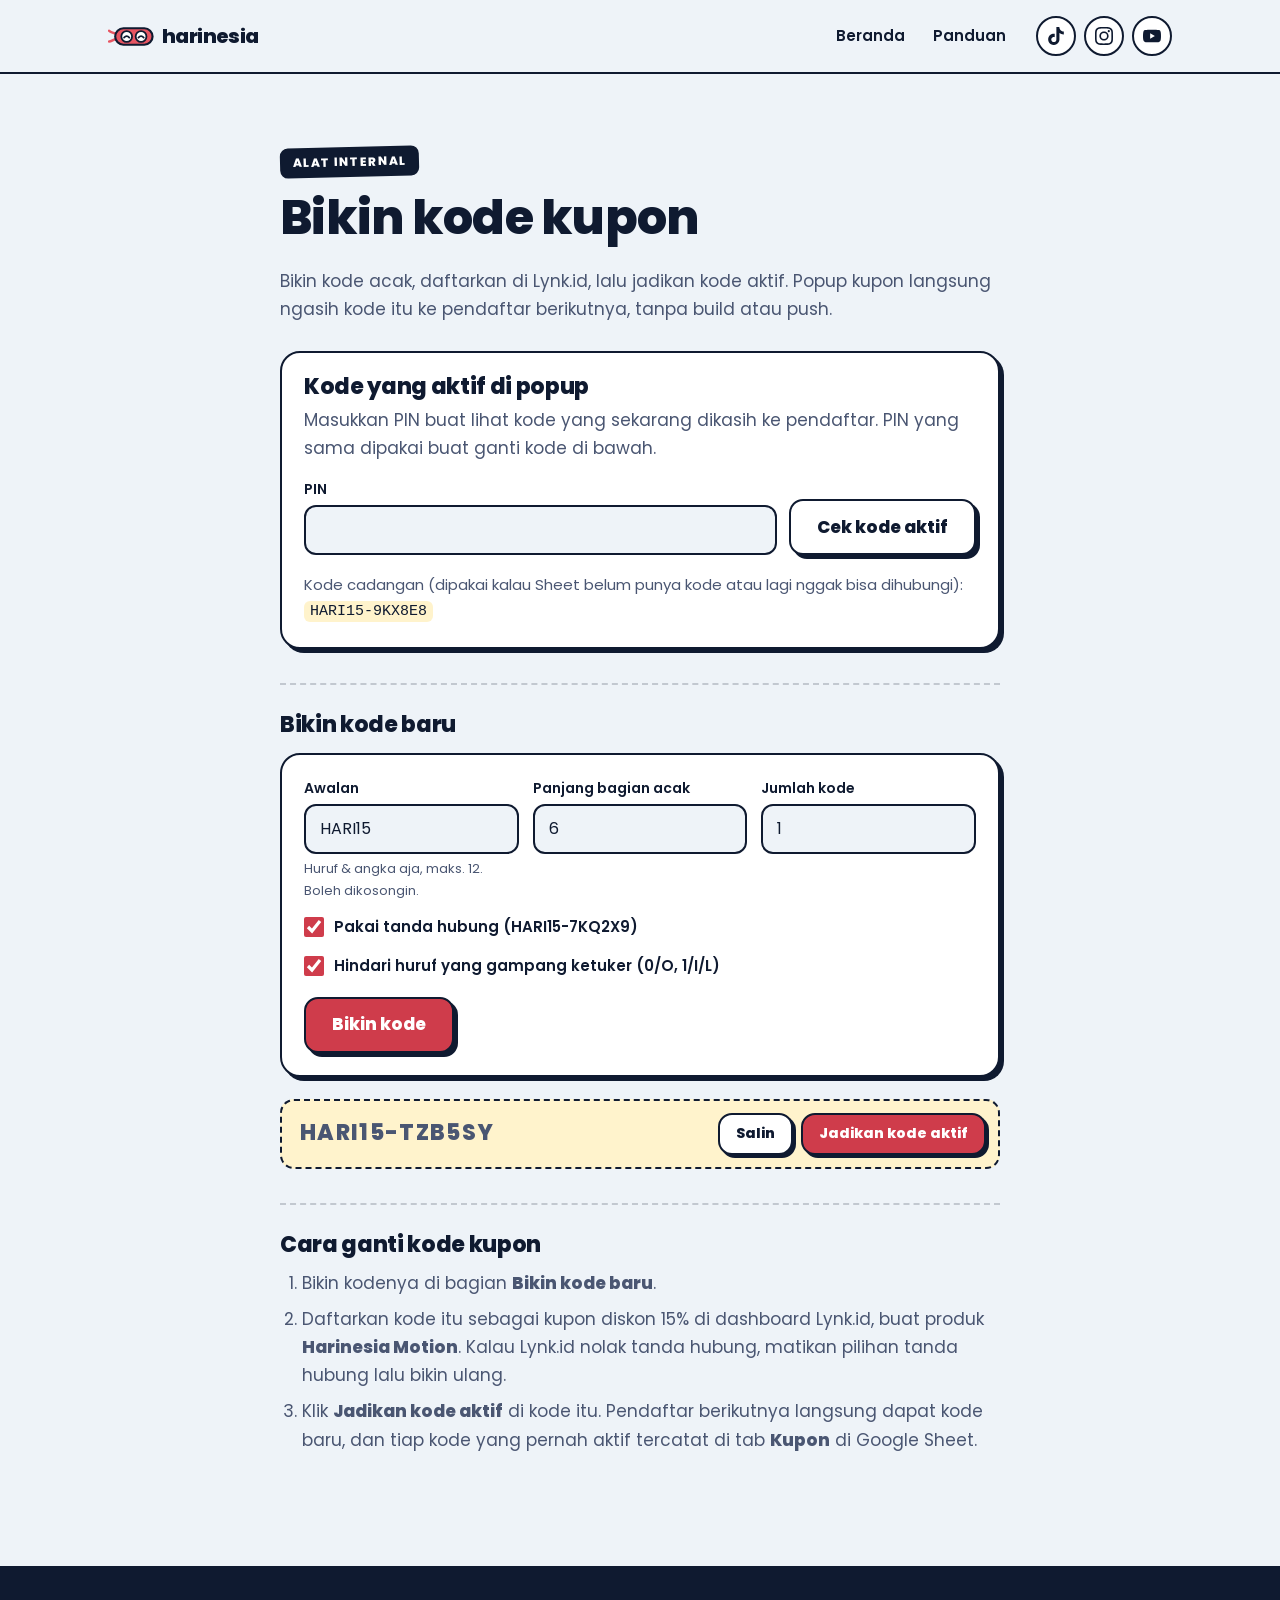
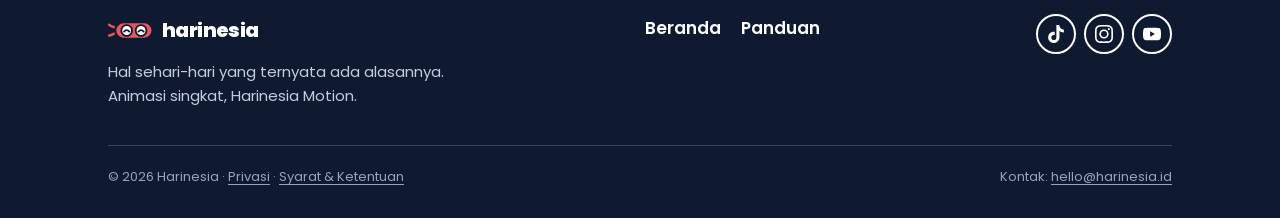
==== commit dd5e915a: "Content update Content update" ====
--- a/buat-kupon/index.html
+++ b/buat-kupon/index.html
@@ -117,7 +117,7 @@
         <h2 id="judul-langkah">Cara ganti kode kupon</h2>
         <ol class="alat-langkah">
           <li>Bikin kodenya di bagian <b>Bikin kode baru</b>.</li>
-          <li>Daftarkan kode itu sebagai kupon diskon 15% di dashboard Lynk.id, buat produk <b>1 Menit Paham</b>. Kalau Lynk.id nolak tanda hubung, matikan pilihan tanda hubung lalu bikin ulang.</li>
+          <li>Daftarkan kode itu sebagai kupon diskon 15% di dashboard Lynk.id, buat produk <b>Harinesia Motion</b>. Kalau Lynk.id nolak tanda hubung, matikan pilihan tanda hubung lalu bikin ulang.</li>
           <li>Klik <b>Jadikan kode aktif</b> di kode itu. Pendaftar berikutnya langsung dapat kode baru, dan tiap kode yang pernah aktif tercatat di tab <b>Kupon</b> di Google Sheet.</li>
         </ol>
       </section>
@@ -133,7 +133,7 @@
           <svg class="brand-mark" aria-hidden="true"><use href="#i-mask"/></svg>
           <span class="brand-name">harinesia</span>
         </a>
-        <p class="footer-tagline">Hal sehari-hari yang ternyata ada alasannya.<br>Animasi singkat, 1 menit paham.</p>
+        <p class="footer-tagline">Hal sehari-hari yang ternyata ada alasannya.<br>Animasi singkat, Harinesia Motion.</p>
       </div>
       <nav class="footer-links" aria-label="Halaman">
         <a href="../">Beranda</a>
--- a/assets/css/style.css
+++ b/assets/css/style.css
@@ -684,6 +684,48 @@
   @keyframes kupon-redup { from { opacity: 0; } }
 }
 
+/* ---------- survei "kenapa belum beli" (panduan) ---------- */
+/* kartu kecil di pojok bawah; di HP duduk di atas bar beli */
+.survei {
+  position: fixed; z-index: 65; left: 16px; right: 16px; bottom: calc(84px + env(safe-area-inset-bottom));
+  max-width: 380px; margin-left: auto; padding: 18px 18px 14px;
+  background: var(--paper); border: var(--bw) solid var(--ink); border-radius: var(--radius); box-shadow: var(--shadow-lg);
+}
+.survei[hidden], .survei [hidden] { display: none; }
+.survei-label { font-size: 0.75rem; font-weight: 800; letter-spacing: 0.06em; text-transform: uppercase; color: var(--ink-soft); }
+.survei-judul { margin: 4px 40px 12px 0; font-size: 1.125rem; font-weight: 800; line-height: 1.3; }
+.survei-pilihan { display: flex; flex-wrap: wrap; gap: 8px; }
+.survei-pilihan button {
+  min-height: 40px; padding: 8px 14px; cursor: pointer;
+  font: 600 0.875rem/1.2 var(--font); color: var(--ink); background: var(--bg);
+  border: 2px solid var(--ink); border-radius: 999px;
+}
+.survei-pilihan button[aria-expanded="true"] { background: var(--accent-tint); }
+.survei-lain { display: flex; gap: 8px; margin-top: 10px; }
+.survei-lain input {
+  flex: 1; min-width: 0; min-height: 42px; padding: 8px 12px;
+  font: 400 0.9375rem/1.3 var(--font); color: var(--ink); background: var(--bg);
+  border: 2px solid var(--ink); border-radius: 10px;
+}
+.survei-lain input:focus-visible { outline: 3px solid var(--accent); outline-offset: 1px; border-radius: 10px; }
+.survei-catatan { margin-top: 10px; font-size: 0.75rem; color: var(--ink-soft); }
+.survei-makasih { margin-right: 40px; font-weight: 600; }
+.survei-tutup {
+  position: absolute; top: 10px; right: 10px;
+  display: grid; place-items: center; width: 34px; height: 34px; padding: 0;
+  background: var(--paper); border: 2px solid var(--ink); border-radius: 50%; cursor: pointer;
+}
+/* 16px di tombol 34px (isi 30px): jaraknya pas 7px tiap sisi, jadi × nggak jatuh di setengah piksel */
+.survei-tutup svg { width: 16px; height: 16px; fill: none; stroke: var(--ink); stroke-width: 2.6; stroke-linecap: round; }
+@media (min-width: 900px) { .survei { left: auto; right: 24px; bottom: 24px; width: 380px; } }
+@media (hover: hover) {
+  .survei-pilihan button:hover, .survei-tutup:hover { background: var(--accent-tint); }
+}
+@media (prefers-reduced-motion: no-preference) {
+  .survei:not([hidden]) { animation: survei-in 0.4s cubic-bezier(0.3, 0.9, 0.4, 1.25); }
+  @keyframes survei-in { from { opacity: 0; translate: 0 24px; } }
+}
+
 /* ---------- alat internal: bikin kode kupon (/buat-kupon/) ---------- */
 .alat-form {
   display: grid; gap: 14px; margin-top: 16px; padding: 22px;
